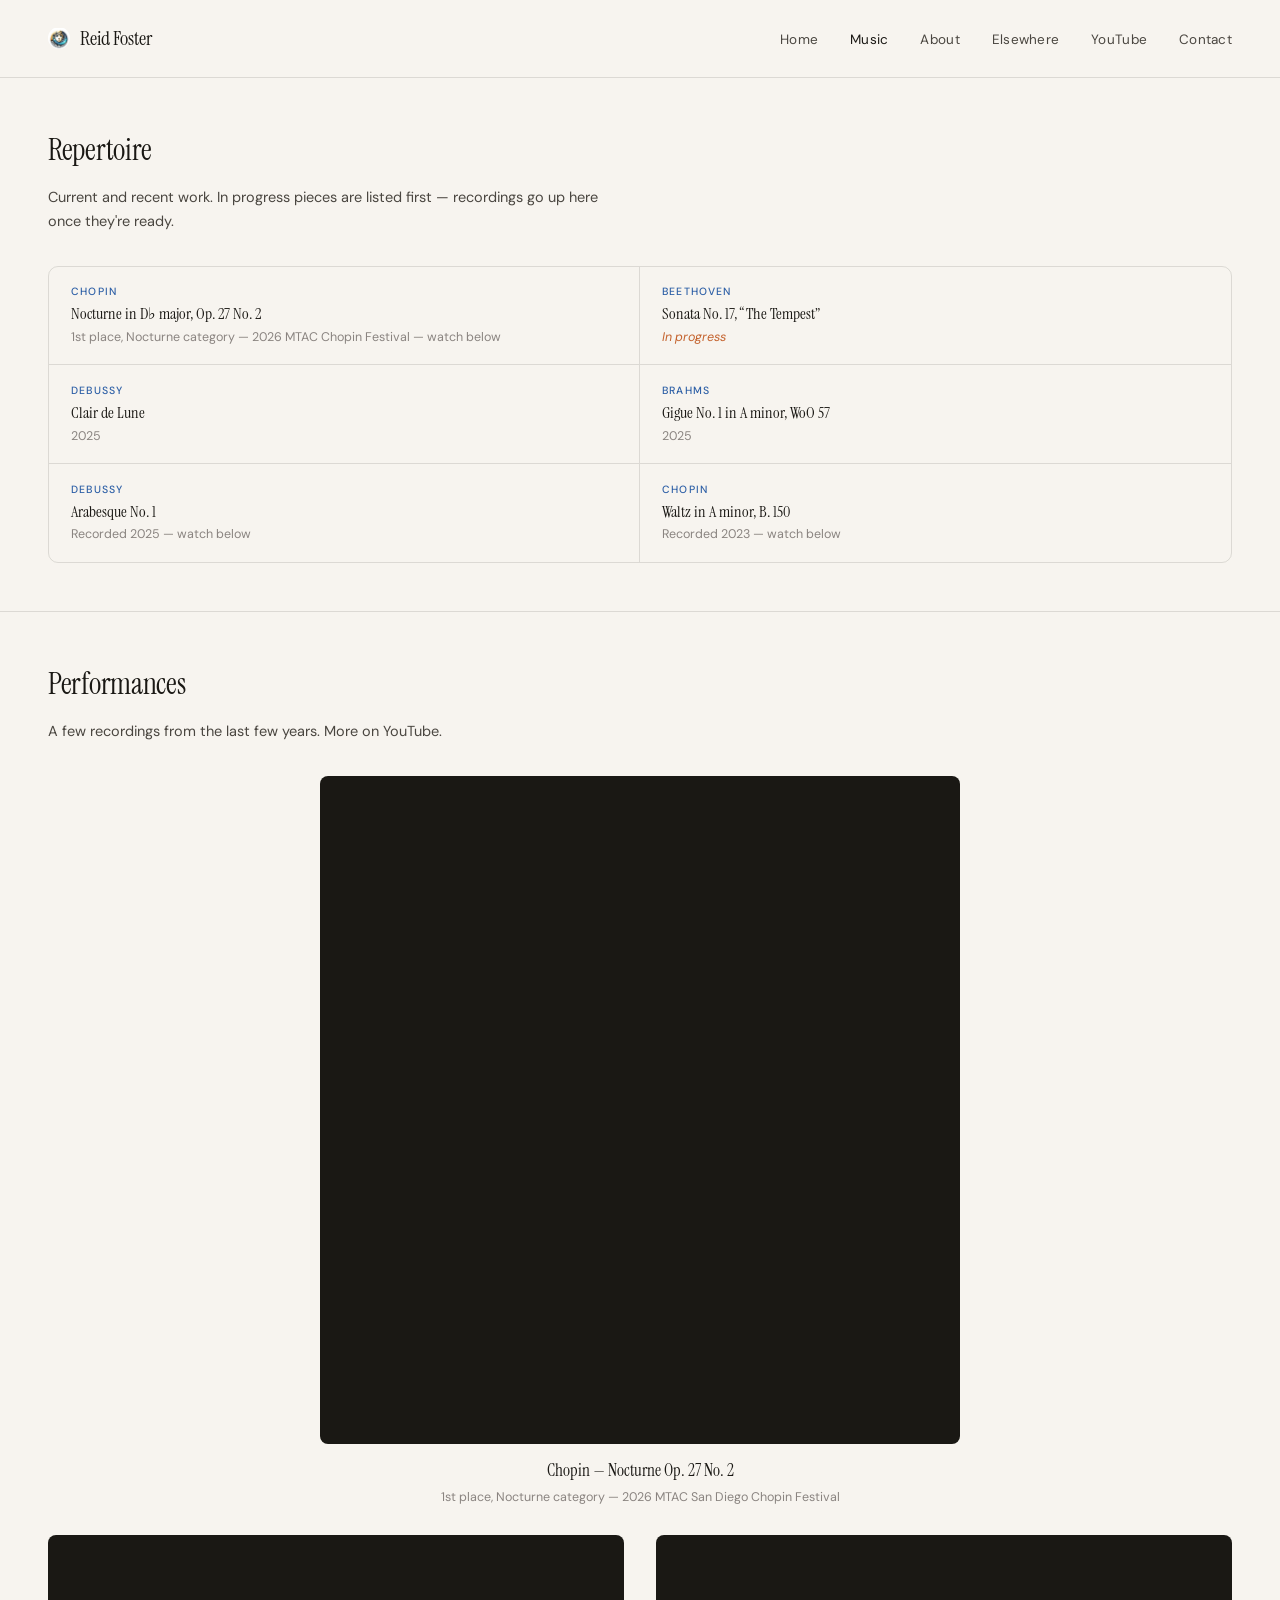
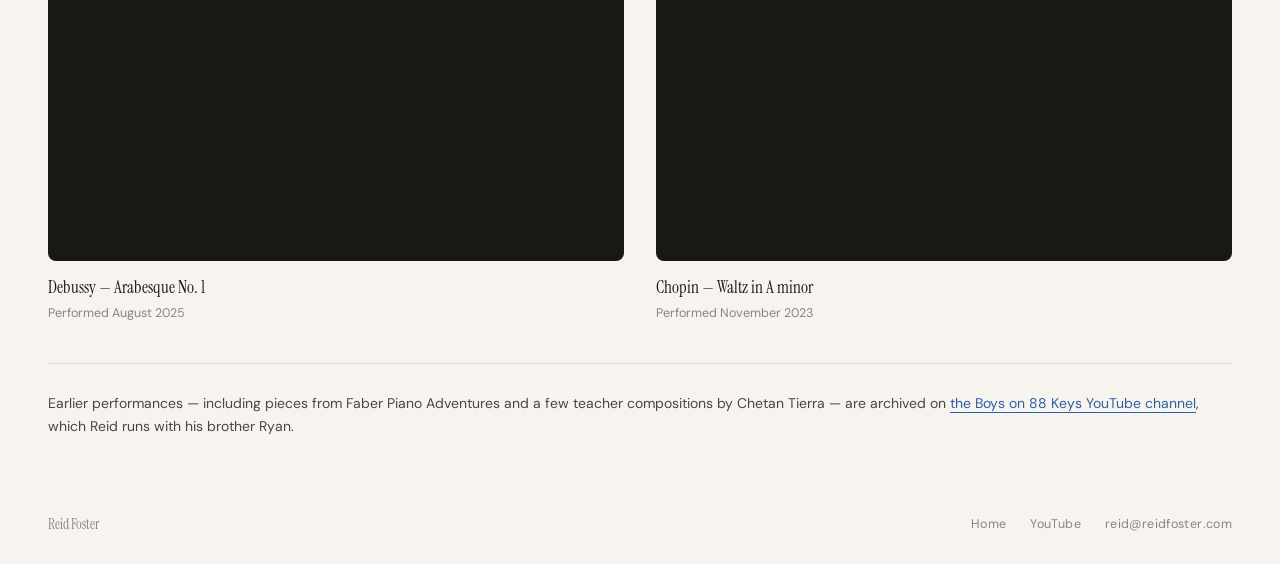
==== music.html @ a118686d "Add files via upload" ====
<!DOCTYPE html>
<html lang="en">
<head>
<meta charset="UTF-8">
<meta name="viewport" content="width=device-width, initial-scale=1.0">
<title>Music &mdash; Reid Foster</title>
<meta name="description" content="Reid Foster's piano repertoire and performances.">
<link rel="icon" href="favicon-32.png" sizes="32x32" type="image/png">
<link rel="icon" href="favicon-16.png" sizes="16x16" type="image/png">
<link rel="apple-touch-icon" href="apple-touch-icon.png">
<link rel="stylesheet" href="style.css">
</head>
<body>

<nav>
  <a href="index.html" class="nav-name"><span class="mark"><img src="favicon-48.png" alt="" width="22" height="22"></span>Reid Foster</a>
  <ul class="nav-links">
    <li><a href="index.html">Home</a></li>
    <li><a href="music.html" class="active">Music</a></li>
    <li><a href="index.html#about">About</a></li>
    <li><a href="index.html#elsewhere">Elsewhere</a></li>
    <li><a href="https://www.youtube.com/@BoysOn88Keys" target="_blank" rel="noopener">YouTube</a></li>
    <li><a href="mailto:reid@reidfoster.com">Contact</a></li>
  </ul>
</nav>

<div class="section">
  <div class="section-header">
    <span class="section-title">Repertoire</span>
  </div>
  <p class="section-sub">Current and recent work. In progress pieces are listed first &mdash; recordings go up here once they're ready.</p>
  <div class="repertoire-grid">
    <div class="piece">
      <div class="piece-composer">Chopin</div>
      <div class="piece-title">Nocturne in D&#9837; major, Op. 27 No. 2</div>
      <div class="piece-note">1st place, Nocturne category &mdash; 2026 MTAC Chopin Festival &mdash; watch below</div>
    </div>
    <div class="piece">
      <div class="piece-composer">Beethoven</div>
      <div class="piece-title">Sonata No. 17, &ldquo;The Tempest&rdquo;</div>
      <div class="piece-note upcoming">In progress</div>
    </div>
    <div class="piece">
      <div class="piece-composer">Debussy</div>
      <div class="piece-title">Clair de Lune</div>
      <div class="piece-note">2025</div>
    </div>
    <div class="piece">
      <div class="piece-composer">Brahms</div>
      <div class="piece-title">Gigue No. 1 in A minor, WoO 57</div>
      <div class="piece-note">2025</div>
    </div>
    <div class="piece">
      <div class="piece-composer">Debussy</div>
      <div class="piece-title">Arabesque No. 1</div>
      <div class="piece-note">Recorded 2025 &mdash; watch below</div>
    </div>
    <div class="piece">
      <div class="piece-composer">Chopin</div>
      <div class="piece-title">Waltz in A minor, B. 150</div>
      <div class="piece-note">Recorded 2023 &mdash; watch below</div>
    </div>
  </div>
</div>

<div class="section">
  <div class="section-header">
    <span class="section-title">Performances</span>
  </div>
  <p class="section-sub">A few recordings from the last few years. More on YouTube.</p>
  <div class="video-grid">
    <div class="video-card featured">
      <div class="video-frame">
        <iframe src="https://www.youtube.com/embed/leg_8zzPYs4" title="Chopin: Nocturne Op. 27 No. 2 &mdash; 2026 MTAC Chopin Festival" allowfullscreen loading="lazy"></iframe>
      </div>
      <div class="video-title" style="text-align: center;">Chopin &mdash; Nocturne Op. 27 No. 2</div>
      <div class="video-meta" style="text-align: center;">1st place, Nocturne category &mdash; 2026 MTAC San Diego Chopin Festival</div>
    </div>
    <div class="video-card">
      <div class="video-frame">
        <iframe src="https://www.youtube.com/embed/PaJC6UG4rIw" title="Debussy: Arabesque No. 1" allowfullscreen loading="lazy"></iframe>
      </div>
      <div class="video-title">Debussy &mdash; Arabesque No. 1</div>
      <div class="video-meta">Performed August 2025</div>
    </div>
    <div class="video-card">
      <div class="video-frame">
        <iframe src="https://www.youtube.com/embed/BfzJcaA8mOs" title="Chopin: Waltz in A minor" allowfullscreen loading="lazy"></iframe>
      </div>
      <div class="video-title">Chopin &mdash; Waltz in A minor</div>
      <div class="video-meta">Performed November 2023</div>
    </div>
  </div>
  <div class="archive-note">
    Earlier performances &mdash; including pieces from Faber Piano Adventures and a few teacher compositions by Chetan Tierra &mdash; are archived on <a href="https://www.youtube.com/@BoysOn88Keys" target="_blank" rel="noopener">the Boys on 88 Keys YouTube channel</a>, which Reid runs with his brother Ryan.
  </div>
</div>

<footer>
  <div class="footer-name">Reid Foster</div>
  <div class="footer-links">
    <a href="index.html">Home</a>
    <a href="https://www.youtube.com/@BoysOn88Keys" target="_blank" rel="noopener">YouTube</a>
    <a href="mailto:reid@reidfoster.com">reid@reidfoster.com</a>
  </div>
</footer>

</body>
</html>
---- style.css ----
@import url('https://fonts.googleapis.com/css2?family=Instrument+Serif:ital@0;1&family=DM+Sans:wght@300;400;500;600&display=swap');

:root {
  --cream: #F7F4EF;
  --ink: #1A1814;
  --ink-soft: #4A4640;
  --ink-muted: #8A8480;
  --accent: #2D5FA6;
  --accent-warm: #C4622D;
  --rule: rgba(26,24,20,0.12);
  --serif: 'Instrument Serif', Georgia, serif;
  --sans: 'DM Sans', system-ui, -apple-system, sans-serif;
}

* , *::before, *::after { box-sizing: border-box; margin: 0; padding: 0; }

html { scroll-behavior: smooth; }

body {
  background: var(--cream);
  color: var(--ink);
  font-family: var(--sans);
  font-size: 16px;
  line-height: 1.6;
  -webkit-font-smoothing: antialiased;
}

a { color: inherit; }

/* ---------- Nav ---------- */
nav {
  display: flex;
  align-items: center;
  justify-content: space-between;
  padding: 1.4rem 3rem;
  border-bottom: 0.5px solid var(--rule);
  position: sticky;
  top: 0;
  background: var(--cream);
  z-index: 10;
}
.nav-name {
  font-family: var(--serif);
  font-size: 20px;
  color: var(--ink);
  text-decoration: none;
  display: flex;
  align-items: center;
  gap: 10px;
}
.nav-name .mark { width: 22px; height: 22px; border-radius: 50%; overflow: hidden; flex-shrink: 0; }
.nav-links { display: flex; gap: 2rem; list-style: none; }
.nav-links a {
  font-size: 13.5px;
  font-weight: 400;
  color: var(--ink-soft);
  text-decoration: none;
  letter-spacing: 0.02em;
  transition: color 0.2s;
}
.nav-links a:hover, .nav-links a.active { color: var(--ink); }
.nav-toggle { display: none; }

@media (max-width: 640px) {
  nav { padding: 1rem 1.25rem; flex-wrap: wrap; row-gap: 0.6rem; }
  .nav-name { white-space: nowrap; }
  .nav-links { gap: 0.9rem; flex-wrap: wrap; width: 100%; }
  .nav-links a { font-size: 12.5px; }
}

/* ---------- Hero ---------- */
.hero {
  display: grid;
  grid-template-columns: 1.1fr 0.9fr;
  min-height: 460px;
  border-bottom: 0.5px solid var(--rule);
}
.hero-text {
  padding: 4rem 3rem;
  display: flex;
  flex-direction: column;
  justify-content: center;
  border-right: 0.5px solid var(--rule);
}
.hero-eyebrow {
  font-size: 12px;
  font-weight: 500;
  letter-spacing: 0.12em;
  text-transform: uppercase;
  color: var(--ink-muted);
  margin-bottom: 1.1rem;
}
.hero-name {
  font-family: var(--serif);
  font-size: 60px;
  line-height: 0.98;
  letter-spacing: -0.02em;
  color: var(--ink);
  margin-bottom: 1.5rem;
}
.hero-name em { font-style: italic; color: var(--accent); }
.hero-desc {
  font-size: 16px;
  color: var(--ink-soft);
  line-height: 1.7;
  max-width: 400px;
  margin-bottom: 1.75rem;
}
.hero-tags { display: flex; gap: 8px; flex-wrap: wrap; }
.tag {
  font-size: 12.5px;
  font-weight: 500;
  padding: 5px 13px;
  border-radius: 100px;
  border: 0.5px solid var(--rule);
  color: var(--ink-soft);
  letter-spacing: 0.02em;
  background: transparent;
}
.tag.accent { background: var(--accent); color: white; border-color: var(--accent); }

.hero-visual {
  padding: 2.5rem 3rem;
  display: flex;
  flex-direction: column;
  justify-content: flex-end;
  background: var(--ink) url('hero_piano.jpg') center 20% / cover no-repeat;
  position: relative;
  overflow: hidden;
}
.hero-visual::before {
  content: "";
  position: absolute;
  inset: 0;
  background: linear-gradient(to top, rgba(10,9,7,0.92) 0%, rgba(10,9,7,0.55) 45%, rgba(10,9,7,0.08) 75%);
  z-index: 1;
}
.piano-keys {
  position: absolute; bottom: 0; left: 0; right: 0; height: 170px;
  display: flex; align-items: flex-end; padding: 0 2.5rem 2rem; opacity: 0.13;
}
.key-w { flex: 1; height: 130px; background: white; border-radius: 0 0 4px 4px; margin: 0 1px; }
.key-b { width: 30px; height: 78px; background: rgba(255,255,255,0.35); border-radius: 0 0 3px 3px; margin: 0 -15px; z-index: 1; position: relative; }
.hero-quote { position: relative; z-index: 2; }
.hero-quote-text { font-family: var(--serif); font-size: 24px; font-style: italic; color: white; line-height: 1.4; margin-bottom: 0.75rem; }
.hero-quote-source { font-size: 12px; color: rgba(255,255,255,0.45); letter-spacing: 0.06em; text-transform: uppercase; }

@media (max-width: 800px) {
  .hero { grid-template-columns: 1fr; min-height: unset; }
  .hero-text { border-right: none; border-bottom: 0.5px solid var(--rule); padding: 2.75rem 1.5rem; }
  .hero-name { font-size: 44px; }
  .hero-visual { min-height: 220px; padding: 2rem 1.5rem; }
}

/* ---------- Highlights strip ---------- */
.highlights {
  display: grid;
  grid-template-columns: 1fr 1fr;
  border-bottom: 0.5px solid var(--rule);
}
.highlight {
  padding: 1.75rem 3rem;
  border-right: 0.5px solid var(--rule);
  display: flex;
  gap: 1.1rem;
  align-items: center;
}
.highlight-photo {
  width: 56px;
  height: 56px;
  border-radius: 8px;
  object-fit: cover;
  flex-shrink: 0;
  border: 0.5px solid var(--rule);
}
.highlight:last-child { border-right: none; }
.highlight-icon {
  font-family: var(--serif);
  font-size: 20px;
  color: var(--accent-warm);
  flex-shrink: 0;
  margin-top: 2px;
}
.highlight-label { font-size: 11px; font-weight: 500; letter-spacing: 0.08em; text-transform: uppercase; color: var(--ink-muted); margin-bottom: 4px; }
.highlight-body { font-size: 14.5px; color: var(--ink-soft); line-height: 1.55; }
.highlight-body strong { font-weight: 500; color: var(--ink); }

@media (max-width: 800px) {
  .highlights { grid-template-columns: 1fr; }
  .highlight { border-right: none; border-bottom: 0.5px solid var(--rule); padding: 1.5rem; }
  .highlight:last-child { border-bottom: none; }
}

/* ---------- Section ---------- */
.section { padding: 3rem; border-bottom: 0.5px solid var(--rule); }
.section:last-of-type { border-bottom: none; }
.section-header { display: flex; align-items: baseline; gap: 1rem; margin-bottom: 2rem; }
.section-title { font-family: var(--serif); font-size: 30px; letter-spacing: -0.01em; color: var(--ink); }
.section-sub { font-size: 14.5px; color: var(--ink-soft); margin-top: -1.25rem; margin-bottom: 2rem; max-width: 560px; line-height: 1.65; }

@media (max-width: 800px) {
  .section { padding: 2.5rem 1.5rem; }
  .section-title { font-size: 24px; }
}

/* ---------- Repertoire grid ---------- */
.repertoire-grid {
  display: grid;
  grid-template-columns: 1fr 1fr;
  border: 0.5px solid var(--rule);
  border-radius: 10px;
  overflow: hidden;
}
.piece { padding: 1.1rem 1.4rem; border-bottom: 0.5px solid var(--rule); border-right: 0.5px solid var(--rule); transition: background 0.15s; }
.piece:hover { background: rgba(26,24,20,0.03); }
.piece:nth-child(even) { border-right: none; }
.piece:nth-last-child(-n+2) { border-bottom: none; }
.piece-composer { font-size: 10.5px; font-weight: 500; letter-spacing: 0.1em; text-transform: uppercase; color: var(--accent); margin-bottom: 3px; }
.piece-title { font-family: var(--serif); font-size: 16px; color: var(--ink); line-height: 1.3; margin-bottom: 2px; }
.piece-note { font-size: 12.5px; color: var(--ink-muted); }
.piece-note.upcoming { color: var(--accent-warm); font-style: italic; }

@media (max-width: 640px) {
  .repertoire-grid { grid-template-columns: 1fr; }
  .piece { border-right: none !important; }
}

/* ---------- Video grid (music page) ---------- */
.video-grid { display: grid; grid-template-columns: 1fr 1fr; gap: 1.75rem 2rem; }
.video-card.featured { grid-column: 1 / -1; }
.video-card.featured .video-frame { max-width: 640px; margin: 0 auto 0.85rem; }
.video-card { display: flex; flex-direction: column; }
.video-frame { position: relative; width: 100%; padding-top: 56.25%; border-radius: 8px; overflow: hidden; background: var(--ink); margin-bottom: 0.85rem; border: 0.5px solid var(--rule); }
.video-frame iframe { position: absolute; top: 0; left: 0; width: 100%; height: 100%; border: 0; }
.video-title { font-family: var(--serif); font-size: 17px; margin-bottom: 2px; }
.video-meta { font-size: 12.5px; color: var(--ink-muted); }
.video-desc { font-size: 13.5px; color: var(--ink-soft); margin-top: 4px; line-height: 1.5; }

@media (max-width: 700px) {
  .video-grid { grid-template-columns: 1fr; }
}

.archive-note {
  margin-top: 2.5rem;
  padding-top: 1.75rem;
  border-top: 0.5px solid var(--rule);
  font-size: 14px;
  color: var(--ink-soft);
}
.archive-note a { color: var(--accent); text-decoration: none; border-bottom: 0.5px solid var(--accent); }

/* ---------- Elsewhere photo row ---------- */
.photo-row { display: grid; grid-template-columns: repeat(2, 1fr); gap: 1.5rem; max-width: 560px; margin-top: 2rem; }
.photo-row figure { margin: 0; }
.photo-row img { width: 100%; height: auto; border-radius: 10px; border: 0.5px solid var(--rule); display: block; object-fit: cover; aspect-ratio: 3 / 4; }
.photo-row figcaption { font-size: 12px; color: var(--ink-muted); margin-top: 0.5rem; letter-spacing: 0.02em; }

@media (max-width: 560px) {
  .photo-row { grid-template-columns: 1fr 1fr; max-width: 100%; }
}

/* ---------- About strip ---------- */
.about-grid { display: grid; grid-template-columns: 1fr 260px; gap: 2.5rem; align-items: start; }
.about-strip { display: grid; grid-template-columns: repeat(3, 1fr); border: 0.5px solid var(--rule); border-radius: 10px; overflow: hidden; }
.about-item { padding: 1.75rem 1.5rem; border-right: 0.5px solid var(--rule); }
.about-item:last-child { border-right: none; }
.about-label { font-size: 11px; font-weight: 500; letter-spacing: 0.1em; text-transform: uppercase; color: var(--ink-muted); margin-bottom: 0.4rem; }
.about-value { font-family: var(--serif); font-size: 18px; color: var(--ink); line-height: 1.3; }
.about-sub { font-size: 12.5px; color: var(--ink-muted); margin-top: 2px; }

@media (max-width: 640px) {
  .about-grid { grid-template-columns: 1fr; }
  .about-strip { grid-template-columns: 1fr; }
  .about-item { border-right: none; border-bottom: 0.5px solid var(--rule); }
  .about-item:last-child { border-bottom: none; }
}

/* ---------- Footer ---------- */
footer {
  padding: 1.75rem 3rem;
  display: flex;
  justify-content: space-between;
  align-items: center;
  flex-wrap: wrap;
  gap: 0.75rem;
}
.footer-name { font-family: var(--serif); font-size: 14px; color: var(--ink-muted); }
.footer-links { display: flex; gap: 1.5rem; }
.footer-links a { font-size: 12.5px; color: var(--ink-muted); text-decoration: none; letter-spacing: 0.03em; }
.footer-links a:hover { color: var(--ink); }

@media (max-width: 640px) { footer { padding: 1.5rem; } }
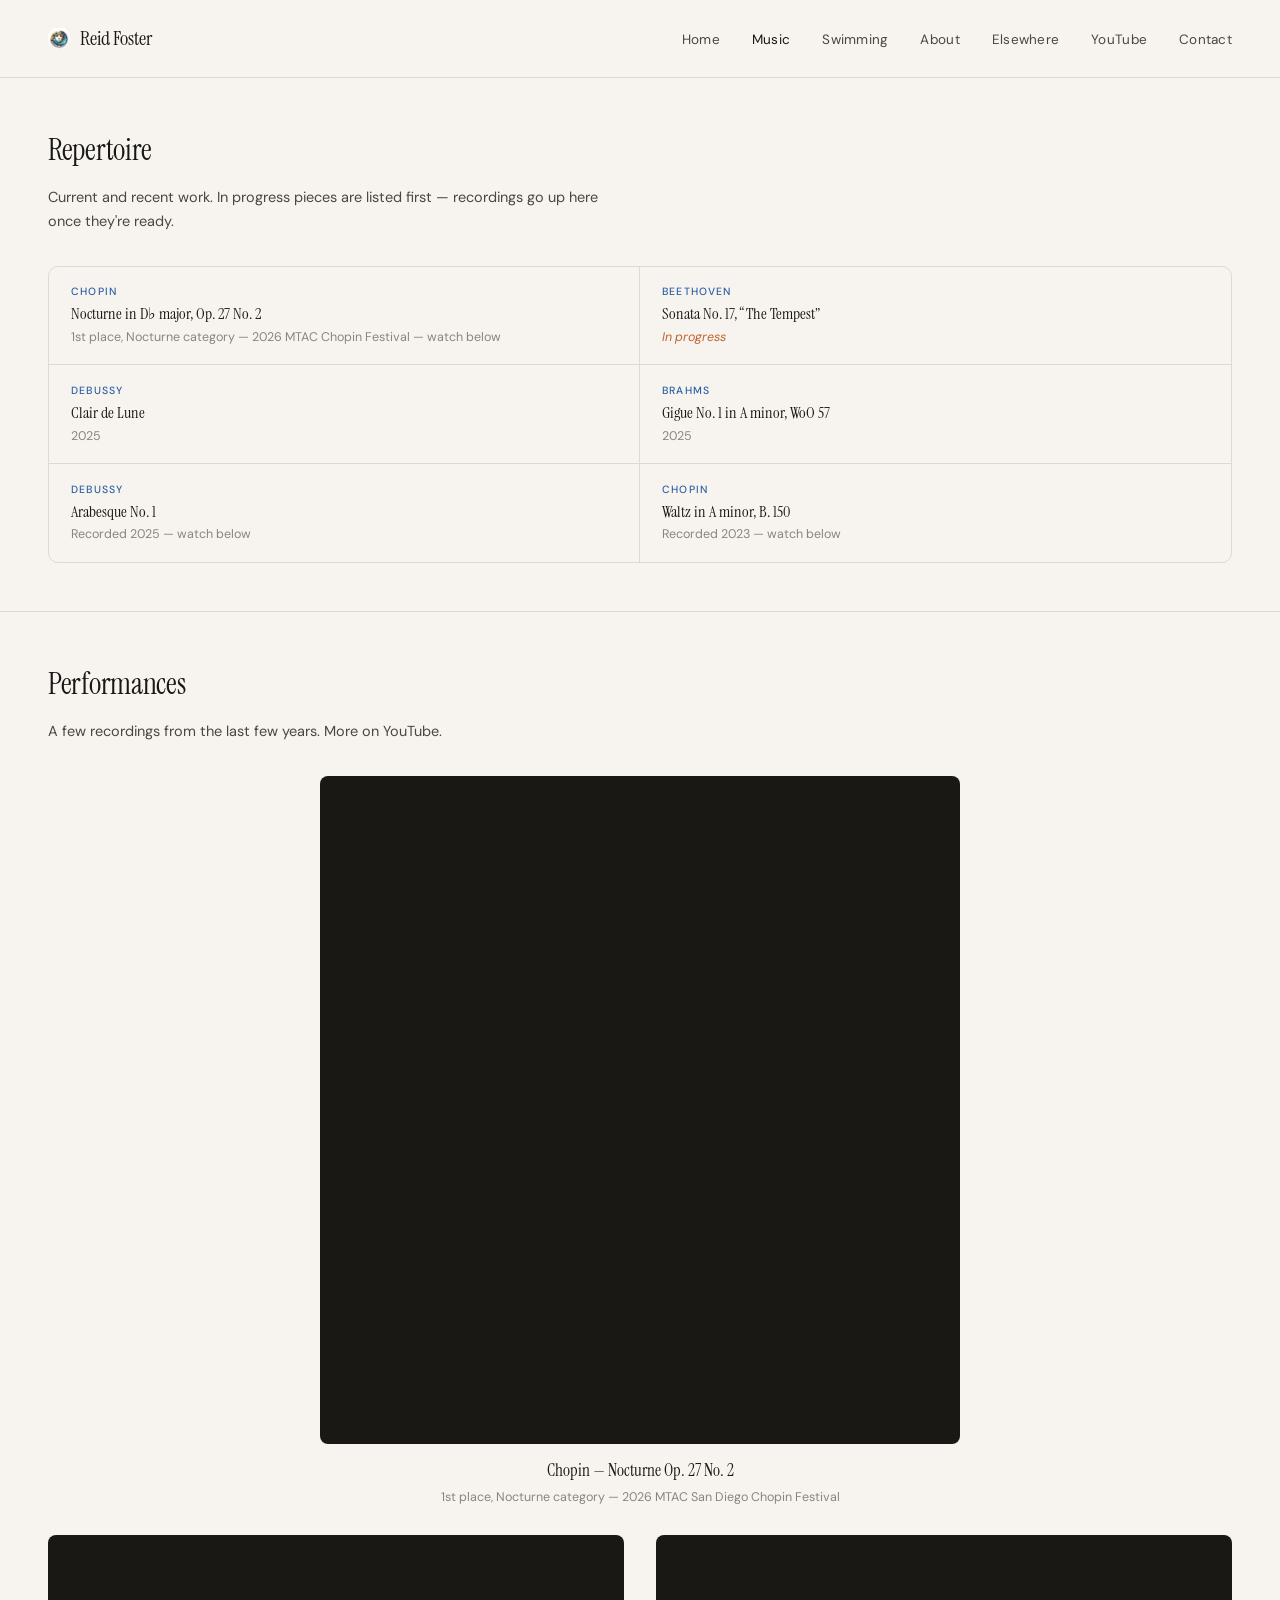
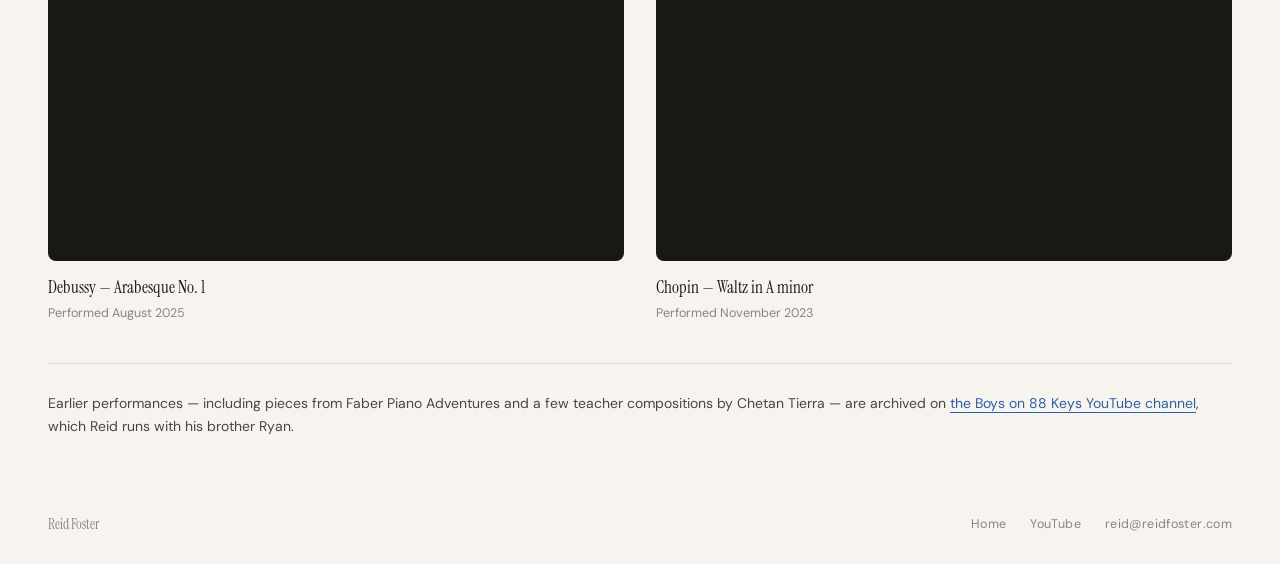
==== commit a23a6b6b: "Add files via upload" ====
--- a/music.html
+++ b/music.html
@@ -17,6 +17,7 @@
   <ul class="nav-links">
     <li><a href="index.html">Home</a></li>
     <li><a href="music.html" class="active">Music</a></li>
+    <li><a href="swimming.html">Swimming</a></li>
     <li><a href="index.html#about">About</a></li>
     <li><a href="index.html#elsewhere">Elsewhere</a></li>
     <li><a href="https://www.youtube.com/@BoysOn88Keys" target="_blank" rel="noopener">YouTube</a></li>
--- a/style.css
+++ b/style.css
@@ -116,8 +116,13 @@
   color: var(--ink-soft);
   letter-spacing: 0.02em;
   background: transparent;
-}
+  text-decoration: none;
+  display: inline-block;
+  transition: border-color 0.2s, color 0.2s;
+}
+.tag:hover { border-color: var(--ink-soft); color: var(--ink); }
 .tag.accent { background: var(--accent); color: white; border-color: var(--accent); }
+.tag.accent:hover { color: white; border-color: var(--accent); opacity: 0.9; }
 
 .hero-visual {
   padding: 2.5rem 3rem;
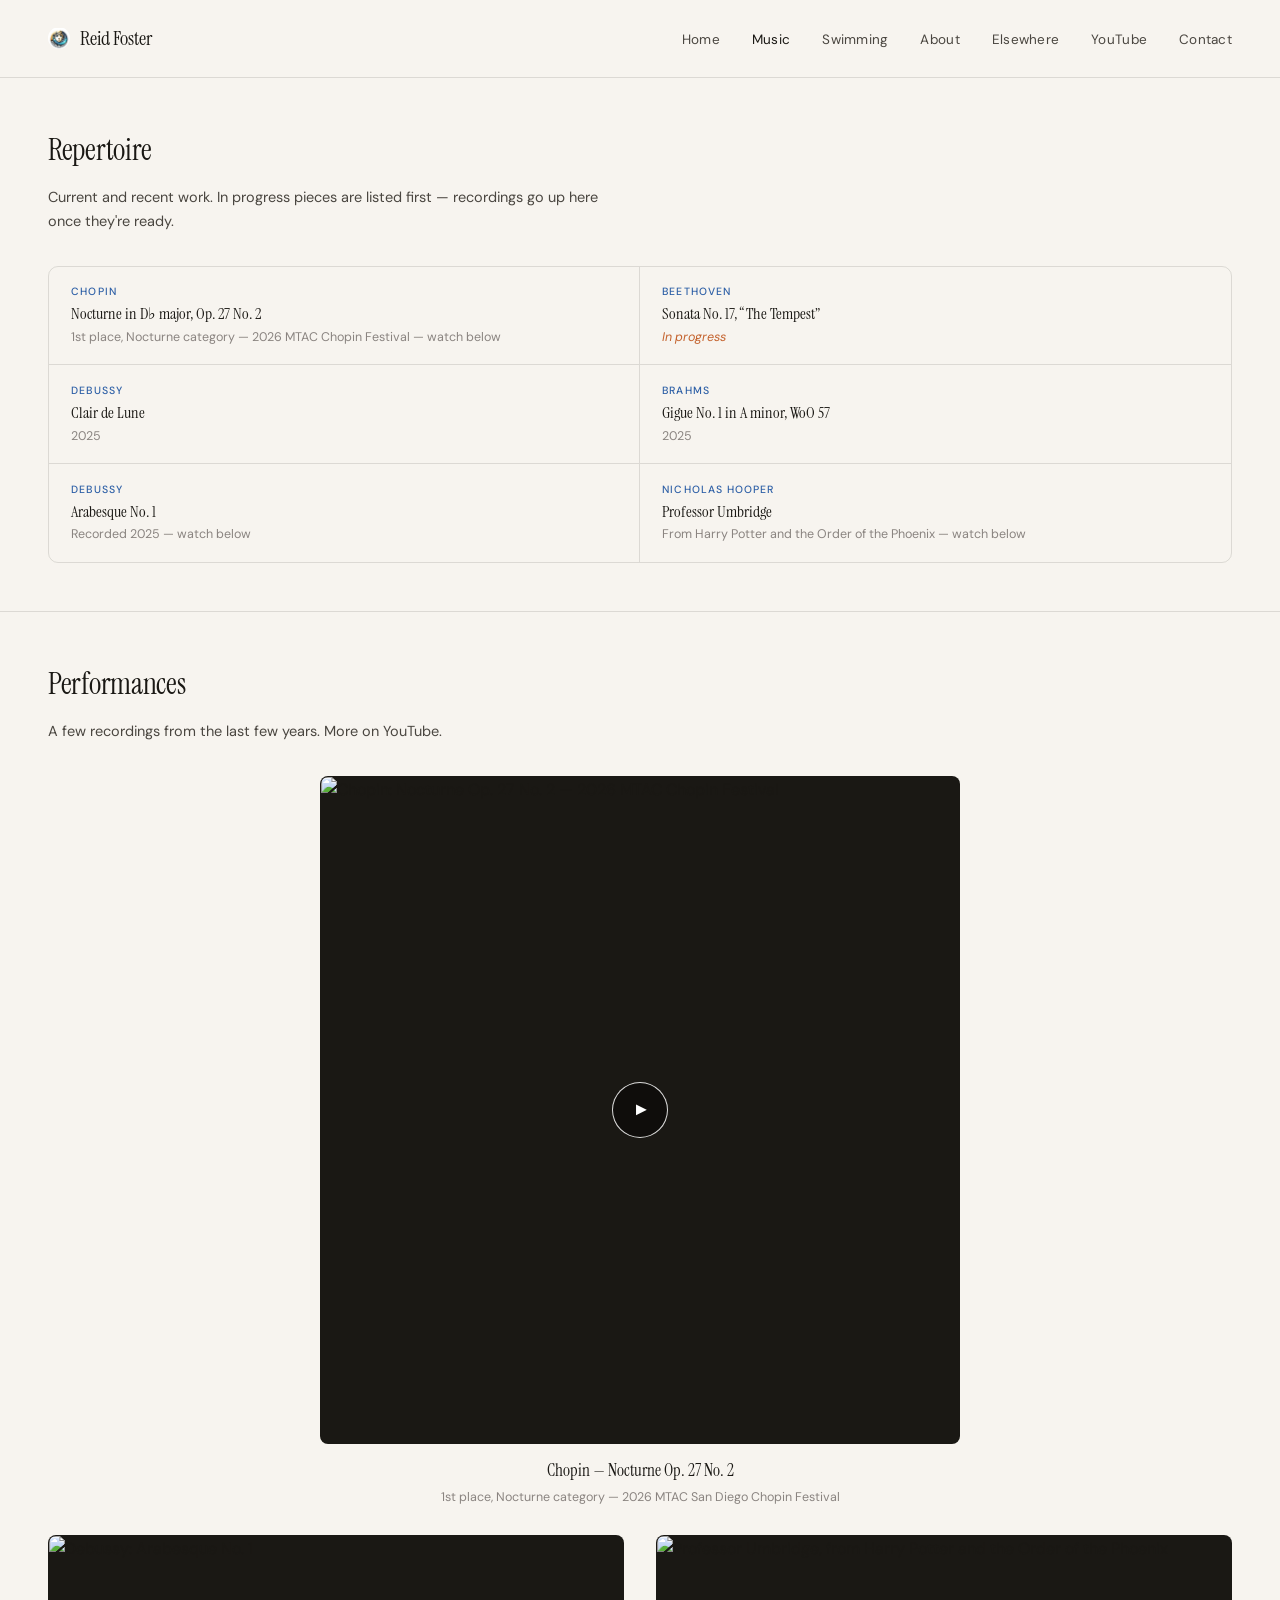
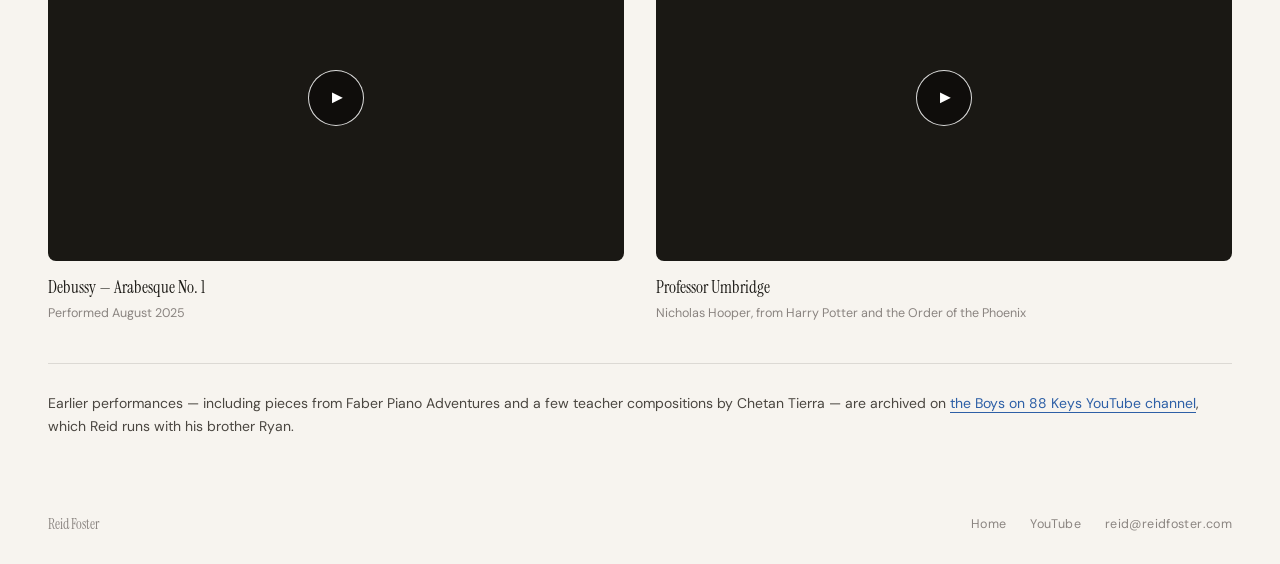
==== commit 5bd7a9c6: "Add files via upload" ====
--- a/music.html
+++ b/music.html
@@ -57,9 +57,9 @@
       <div class="piece-note">Recorded 2025 &mdash; watch below</div>
     </div>
     <div class="piece">
-      <div class="piece-composer">Chopin</div>
-      <div class="piece-title">Waltz in A minor, B. 150</div>
-      <div class="piece-note">Recorded 2023 &mdash; watch below</div>
+      <div class="piece-composer">Nicholas Hooper</div>
+      <div class="piece-title">Professor Umbridge</div>
+      <div class="piece-note">From Harry Potter and the Order of the Phoenix &mdash; watch below</div>
     </div>
   </div>
 </div>
@@ -71,25 +71,28 @@
   <p class="section-sub">A few recordings from the last few years. More on YouTube.</p>
   <div class="video-grid">
     <div class="video-card featured">
-      <div class="video-frame">
-        <iframe src="https://www.youtube.com/embed/leg_8zzPYs4" title="Chopin: Nocturne Op. 27 No. 2 &mdash; 2026 MTAC Chopin Festival" allowfullscreen loading="lazy"></iframe>
+      <div class="video-frame" data-video-id="leg_8zzPYs4">
+        <img src="https://img.youtube.com/vi/leg_8zzPYs4/maxresdefault.jpg" onerror="this.onerror=null;this.src='https://img.youtube.com/vi/leg_8zzPYs4/hqdefault.jpg';" alt="Chopin: Nocturne Op. 27 No. 2 &mdash; 2026 MTAC Chopin Festival">
+        <button class="play-btn" onclick="playVideo(this)" aria-label="Play video">&#9658;</button>
       </div>
       <div class="video-title" style="text-align: center;">Chopin &mdash; Nocturne Op. 27 No. 2</div>
       <div class="video-meta" style="text-align: center;">1st place, Nocturne category &mdash; 2026 MTAC San Diego Chopin Festival</div>
     </div>
     <div class="video-card">
-      <div class="video-frame">
-        <iframe src="https://www.youtube.com/embed/PaJC6UG4rIw" title="Debussy: Arabesque No. 1" allowfullscreen loading="lazy"></iframe>
+      <div class="video-frame" data-video-id="PaJC6UG4rIw">
+        <img src="https://img.youtube.com/vi/PaJC6UG4rIw/maxresdefault.jpg" onerror="this.onerror=null;this.src='https://img.youtube.com/vi/PaJC6UG4rIw/hqdefault.jpg';" alt="Debussy: Arabesque No. 1">
+        <button class="play-btn" onclick="playVideo(this)" aria-label="Play video">&#9658;</button>
       </div>
       <div class="video-title">Debussy &mdash; Arabesque No. 1</div>
       <div class="video-meta">Performed August 2025</div>
     </div>
     <div class="video-card">
-      <div class="video-frame">
-        <iframe src="https://www.youtube.com/embed/BfzJcaA8mOs" title="Chopin: Waltz in A minor" allowfullscreen loading="lazy"></iframe>
+      <div class="video-frame" data-video-id="rtkZ6tN2Hug">
+        <img src="https://img.youtube.com/vi/rtkZ6tN2Hug/maxresdefault.jpg" onerror="this.onerror=null;this.src='https://img.youtube.com/vi/rtkZ6tN2Hug/hqdefault.jpg';" alt="Professor Umbridge, from Harry Potter and the Order of the Phoenix">
+        <button class="play-btn" onclick="playVideo(this)" aria-label="Play video">&#9658;</button>
       </div>
-      <div class="video-title">Chopin &mdash; Waltz in A minor</div>
-      <div class="video-meta">Performed November 2023</div>
+      <div class="video-title">Professor Umbridge</div>
+      <div class="video-meta">Nicholas Hooper, from Harry Potter and the Order of the Phoenix</div>
     </div>
   </div>
   <div class="archive-note">
@@ -106,5 +109,12 @@
   </div>
 </footer>
 
+<script>
+function playVideo(btn) {
+  var frame = btn.closest('.video-frame');
+  var id = frame.getAttribute('data-video-id');
+  frame.innerHTML = '<iframe src="https://www.youtube.com/embed/' + id + '?autoplay=1" title="Video player" allow="autoplay; encrypted-media" allowfullscreen></iframe>';
+}
+</script>
 </body>
 </html>
--- a/style.css
+++ b/style.css
@@ -237,6 +237,16 @@
 .video-card { display: flex; flex-direction: column; }
 .video-frame { position: relative; width: 100%; padding-top: 56.25%; border-radius: 8px; overflow: hidden; background: var(--ink); margin-bottom: 0.85rem; border: 0.5px solid var(--rule); }
 .video-frame iframe { position: absolute; top: 0; left: 0; width: 100%; height: 100%; border: 0; }
+.video-frame img { position: absolute; top: 0; left: 0; width: 100%; height: 100%; object-fit: cover; }
+.play-btn {
+  position: absolute; top: 50%; left: 50%; transform: translate(-50%, -50%);
+  width: 56px; height: 56px; border-radius: 50%;
+  background: rgba(10,9,7,0.65); border: 1.5px solid rgba(255,255,255,0.85);
+  color: white; font-size: 18px; cursor: pointer;
+  display: flex; align-items: center; justify-content: center;
+  padding-left: 3px; transition: background 0.2s, transform 0.2s;
+}
+.play-btn:hover { background: var(--accent); transform: translate(-50%, -50%) scale(1.06); }
 .video-title { font-family: var(--serif); font-size: 17px; margin-bottom: 2px; }
 .video-meta { font-size: 12.5px; color: var(--ink-muted); }
 .video-desc { font-size: 13.5px; color: var(--ink-soft); margin-top: 4px; line-height: 1.5; }
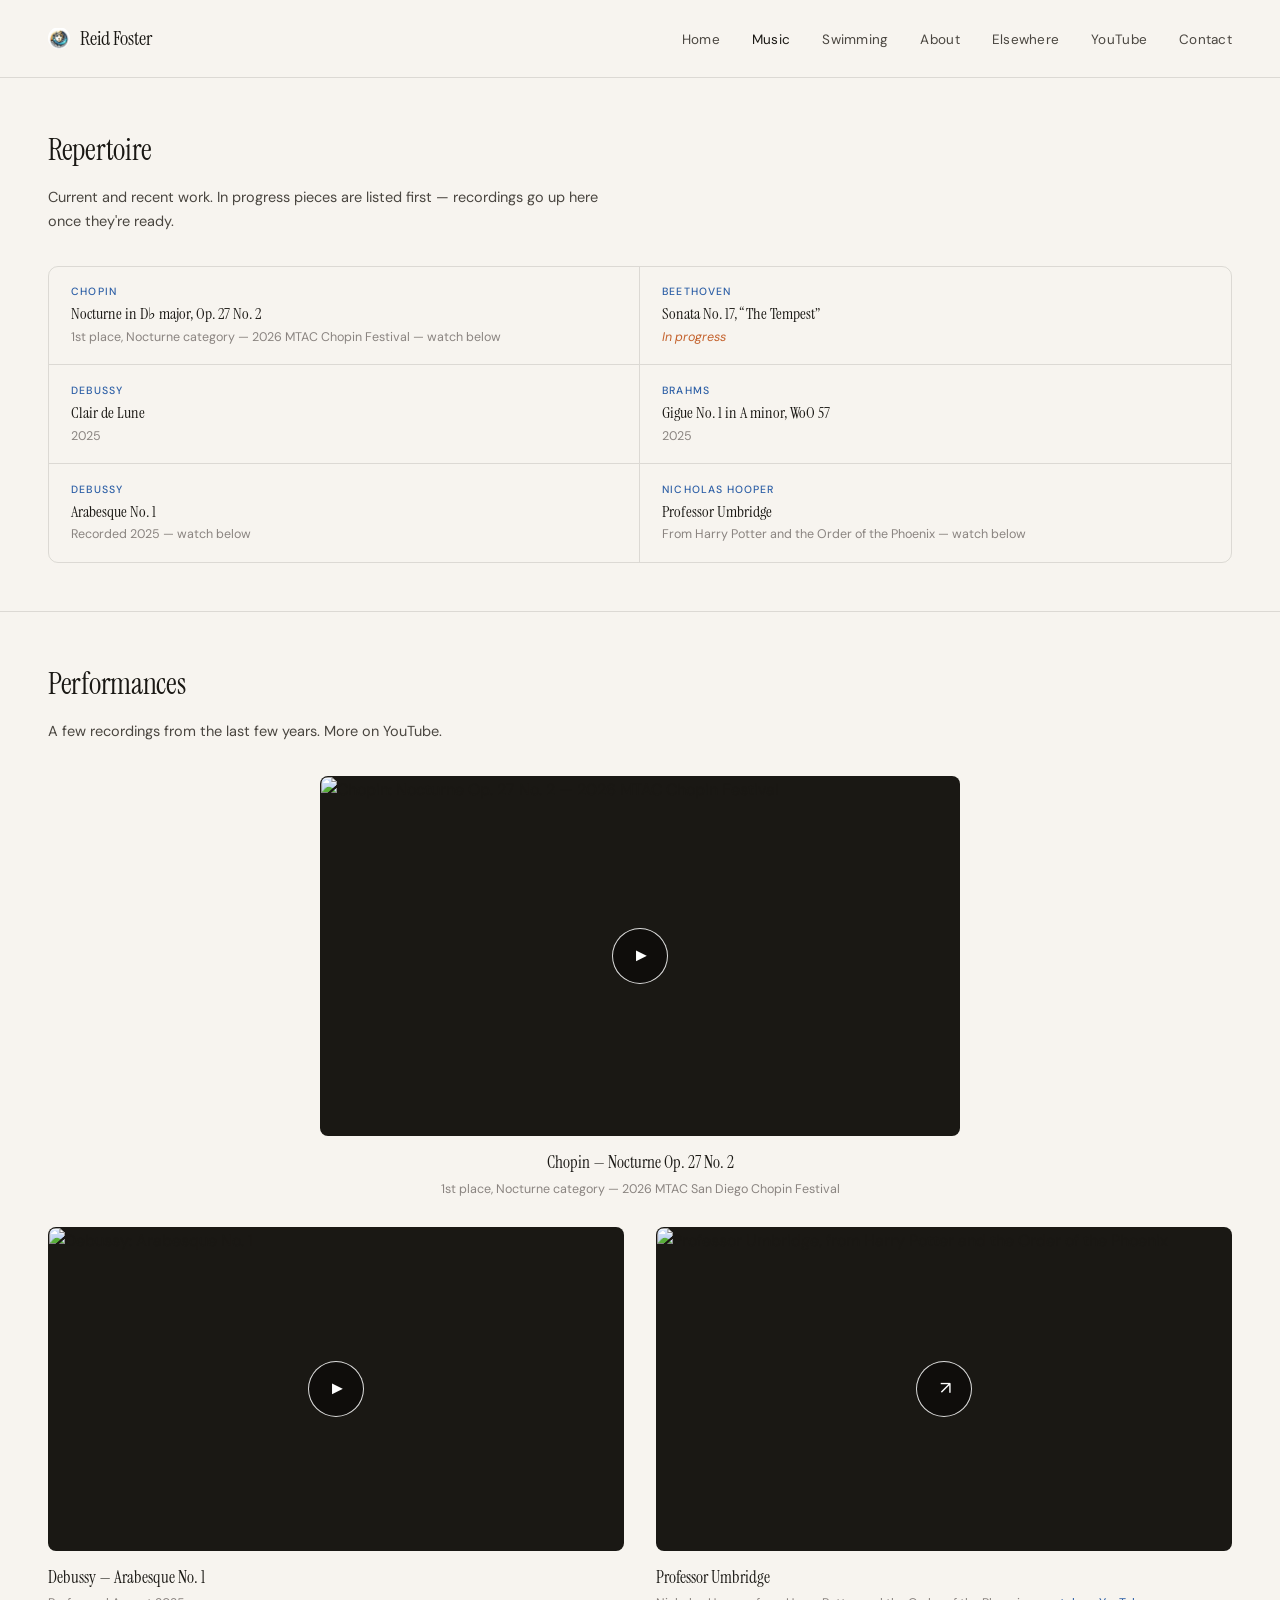
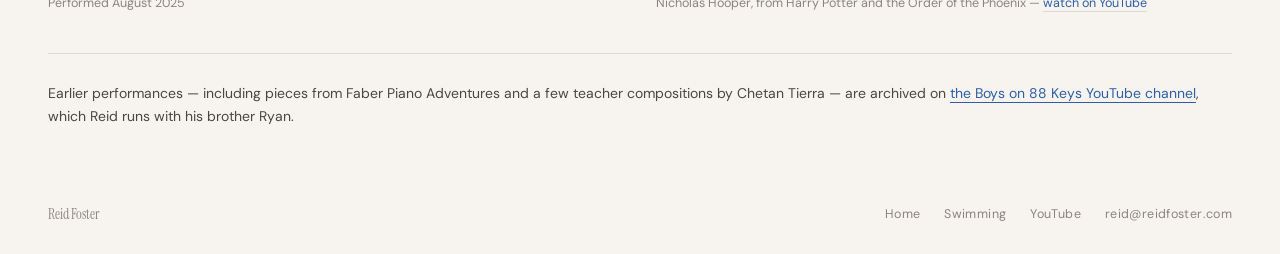
==== commit 9b146eb6: "Add files via upload" ====
--- a/music.html
+++ b/music.html
@@ -87,12 +87,14 @@
       <div class="video-meta">Performed August 2025</div>
     </div>
     <div class="video-card">
-      <div class="video-frame" data-video-id="rtkZ6tN2Hug">
-        <img src="https://img.youtube.com/vi/rtkZ6tN2Hug/maxresdefault.jpg" onerror="this.onerror=null;this.src='https://img.youtube.com/vi/rtkZ6tN2Hug/hqdefault.jpg';" alt="Professor Umbridge, from Harry Potter and the Order of the Phoenix">
-        <button class="play-btn" onclick="playVideo(this)" aria-label="Play video">&#9658;</button>
-      </div>
-      <div class="video-title">Professor Umbridge</div>
-      <div class="video-meta">Nicholas Hooper, from Harry Potter and the Order of the Phoenix</div>
+      <a href="https://youtu.be/rtkZ6tN2Hug" target="_blank" rel="noopener" style="text-decoration: none; color: inherit;">
+        <div class="video-frame" style="cursor: pointer;">
+          <img src="https://img.youtube.com/vi/rtkZ6tN2Hug/maxresdefault.jpg" onerror="this.onerror=null;this.src='https://img.youtube.com/vi/rtkZ6tN2Hug/hqdefault.jpg';" alt="Professor Umbridge, from Harry Potter and the Order of the Phoenix">
+          <span class="play-btn" style="pointer-events: none;">&#8599;</span>
+        </div>
+        <div class="video-title">Professor Umbridge</div>
+      </a>
+      <div class="video-meta">Nicholas Hooper, from Harry Potter and the Order of the Phoenix &mdash; <a href="https://youtu.be/rtkZ6tN2Hug" target="_blank" rel="noopener" style="color: var(--accent); text-decoration: none; border-bottom: 0.5px solid var(--rule);">watch on YouTube</a></div>
     </div>
   </div>
   <div class="archive-note">
@@ -104,6 +106,7 @@
   <div class="footer-name">Reid Foster</div>
   <div class="footer-links">
     <a href="index.html">Home</a>
+    <a href="swimming.html">Swimming</a>
     <a href="https://www.youtube.com/@BoysOn88Keys" target="_blank" rel="noopener">YouTube</a>
     <a href="mailto:reid@reidfoster.com">reid@reidfoster.com</a>
   </div>
--- a/style.css
+++ b/style.css
@@ -235,9 +235,9 @@
 .video-card.featured { grid-column: 1 / -1; }
 .video-card.featured .video-frame { max-width: 640px; margin: 0 auto 0.85rem; }
 .video-card { display: flex; flex-direction: column; }
-.video-frame { position: relative; width: 100%; padding-top: 56.25%; border-radius: 8px; overflow: hidden; background: var(--ink); margin-bottom: 0.85rem; border: 0.5px solid var(--rule); }
+.video-frame { position: relative; width: 100%; aspect-ratio: 16 / 9; border-radius: 8px; overflow: hidden; background: var(--ink); margin-bottom: 0.85rem; border: 0.5px solid var(--rule); }
 .video-frame iframe { position: absolute; top: 0; left: 0; width: 100%; height: 100%; border: 0; }
-.video-frame img { position: absolute; top: 0; left: 0; width: 100%; height: 100%; object-fit: cover; }
+.video-frame img { position: absolute; top: 0; left: 0; width: 100%; height: 100%; object-fit: contain; }
 .play-btn {
   position: absolute; top: 50%; left: 50%; transform: translate(-50%, -50%);
   width: 56px; height: 56px; border-radius: 50%;
